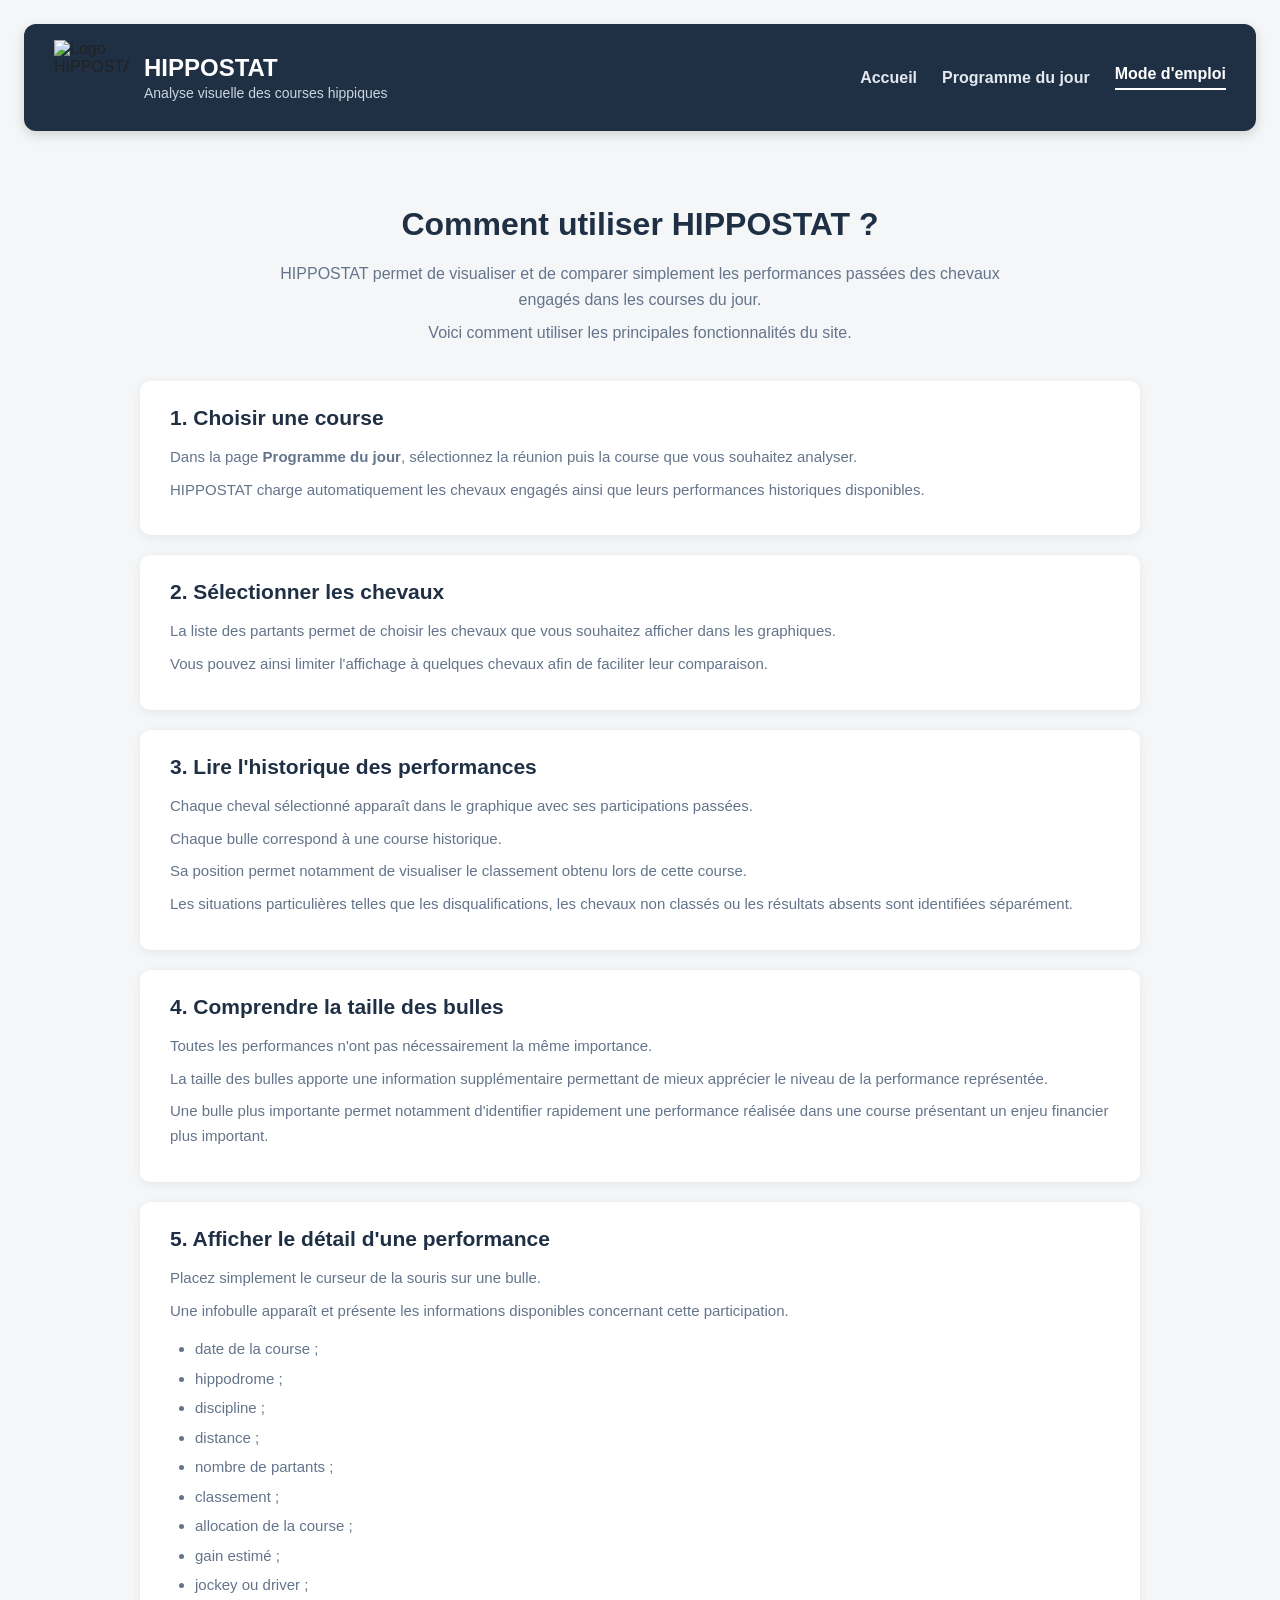
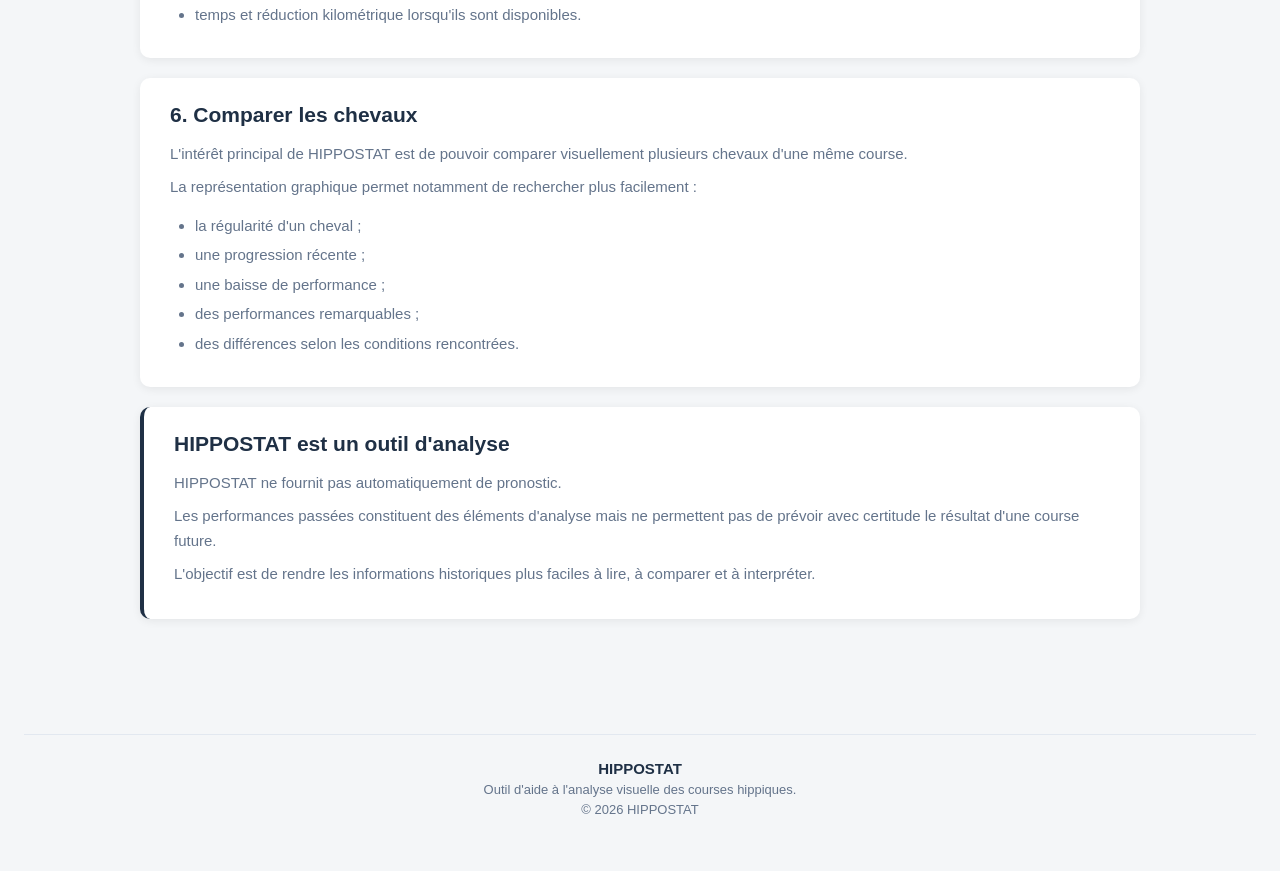
==== modedemploi.html @ 1c4d4aa1 "Add files via upload" ====
<!DOCTYPE html>
<html lang="fr">

<head>

  <meta charset="UTF-8">

  <meta
    name="viewport"
    content="width=device-width, initial-scale=1.0"
  >

  <title>HIPPOSTAT — Mode d'emploi</title>

  <link
    rel="stylesheet"
    href="style.css"
  >

</head>


<body>

  <!-- ========================================
       EN-TÊTE
       ======================================== -->

  <header class="site-header">

    <div class="logo-zone">

      <img
        src="images/logo-hippostat.png"
        alt="Logo HIPPOSTAT"
        class="logo-hippostat"
      >

      <div>

        <div class="titre-site">
          HIPPOSTAT
        </div>

        <div class="sous-titre-site">
          Analyse visuelle des courses hippiques
        </div>

      </div>

    </div>


    <nav class="navigation-principale">

      <a href="index.html">
        Accueil
      </a>

      <a href="programme.html">
        Programme du jour
      </a>

      <a
        href="modedemploi.html"
        class="actif"
      >
        Mode d'emploi
      </a>

    </nav>

  </header>


  <!-- ========================================
       CONTENU
       ======================================== -->

  <main class="contenu-methodologie">


    <!-- INTRODUCTION -->

    <section class="intro-methodologie">

      <h1>
        Comment utiliser HIPPOSTAT ?
      </h1>

      <p>
        HIPPOSTAT permet de visualiser et de comparer
        simplement les performances passées des chevaux
        engagés dans les courses du jour.
      </p>

      <p>
        Voici comment utiliser les principales
        fonctionnalités du site.
      </p>

    </section>


    <!-- ========================================
         ÉTAPE 1
         ======================================== -->

    <section class="bloc-methodologie">

      <h2>
        1. Choisir une course
      </h2>

      <p>
        Dans la page <strong>Programme du jour</strong>,
        sélectionnez la réunion puis la course
        que vous souhaitez analyser.
      </p>

      <p>
        HIPPOSTAT charge automatiquement les chevaux
        engagés ainsi que leurs performances historiques
        disponibles.
      </p>

    </section>


    <!-- ========================================
         ÉTAPE 2
         ======================================== -->

    <section class="bloc-methodologie">

      <h2>
        2. Sélectionner les chevaux
      </h2>

      <p>
        La liste des partants permet de choisir les
        chevaux que vous souhaitez afficher dans
        les graphiques.
      </p>

      <p>
        Vous pouvez ainsi limiter l'affichage à quelques
        chevaux afin de faciliter leur comparaison.
      </p>

    </section>


    <!-- ========================================
         ÉTAPE 3
         ======================================== -->

    <section class="bloc-methodologie">

      <h2>
        3. Lire l'historique des performances
      </h2>

      <p>
        Chaque cheval sélectionné apparaît dans
        le graphique avec ses participations passées.
      </p>

      <p>
        Chaque bulle correspond à une course historique.
      </p>

      <p>
        Sa position permet notamment de visualiser
        le classement obtenu lors de cette course.
      </p>

      <p>
        Les situations particulières telles que
        les disqualifications, les chevaux non classés
        ou les résultats absents sont identifiées
        séparément.
      </p>

    </section>


    <!-- ========================================
         ÉTAPE 4
         ======================================== -->

    <section class="bloc-methodologie">

      <h2>
        4. Comprendre la taille des bulles
      </h2>

      <p>
        Toutes les performances n'ont pas nécessairement
        la même importance.
      </p>

      <p>
        La taille des bulles apporte une information
        supplémentaire permettant de mieux apprécier
        le niveau de la performance représentée.
      </p>

      <p>
        Une bulle plus importante permet notamment
        d'identifier rapidement une performance réalisée
        dans une course présentant un enjeu financier
        plus important.
      </p>

    </section>


    <!-- ========================================
         ÉTAPE 5
         ======================================== -->

    <section class="bloc-methodologie">

      <h2>
        5. Afficher le détail d'une performance
      </h2>

      <p>
        Placez simplement le curseur de la souris
        sur une bulle.
      </p>

      <p>
        Une infobulle apparaît et présente les
        informations disponibles concernant
        cette participation.
      </p>

      <ul>

        <li>
          date de la course ;
        </li>

        <li>
          hippodrome ;
        </li>

        <li>
          discipline ;
        </li>

        <li>
          distance ;
        </li>

        <li>
          nombre de partants ;
        </li>

        <li>
          classement ;
        </li>

        <li>
          allocation de la course ;
        </li>

        <li>
          gain estimé ;
        </li>

        <li>
          jockey ou driver ;
        </li>

        <li>
          temps et réduction kilométrique
          lorsqu'ils sont disponibles.
        </li>

      </ul>

    </section>


    <!-- ========================================
         ÉTAPE 6
         ======================================== -->

    <section class="bloc-methodologie">

      <h2>
        6. Comparer les chevaux
      </h2>

      <p>
        L'intérêt principal de HIPPOSTAT est de
        pouvoir comparer visuellement plusieurs
        chevaux d'une même course.
      </p>

      <p>
        La représentation graphique permet notamment
        de rechercher plus facilement :
      </p>

      <ul>

        <li>
          la régularité d'un cheval ;
        </li>

        <li>
          une progression récente ;
        </li>

        <li>
          une baisse de performance ;
        </li>

        <li>
          des performances remarquables ;
        </li>

        <li>
          des différences selon les conditions
          rencontrées.
        </li>

      </ul>

    </section>


    <!-- ========================================
         AVERTISSEMENT
         ======================================== -->

    <section class="bloc-methodologie important">

      <h2>
        HIPPOSTAT est un outil d'analyse
      </h2>

      <p>
        HIPPOSTAT ne fournit pas automatiquement
        de pronostic.
      </p>

      <p>
        Les performances passées constituent des
        éléments d'analyse mais ne permettent pas
        de prévoir avec certitude le résultat
        d'une course future.
      </p>

      <p>
        L'objectif est de rendre les informations
        historiques plus faciles à lire,
        à comparer et à interpréter.
      </p>

    </section>


  </main>


  <!-- ========================================
       PIED DE PAGE
       ======================================== -->

  <footer class="site-footer">

    <strong>
      HIPPOSTAT
    </strong>

    <p>
      Outil d'aide à l'analyse visuelle
      des courses hippiques.
    </p>

    <p>
      © 2026 HIPPOSTAT
    </p>

  </footer>


</body>

</html>
---- style.css ----
* { box-sizing: border-box; }
html, body { width: 100%; margin: 0; overflow-x: hidden; }
body { padding: 24px; font-family: Arial, sans-serif; color: #222; background-color: #f4f6f8; }
.page { width: 100%; max-width: 1450px; margin: 0 auto; }
h1 { margin: 0 0 24px; text-align: center; color: #25364a; }
.controls { display: flex; align-items: end; gap: 20px; flex-wrap: wrap; margin-bottom: 20px; padding: 18px 20px; background: #fff; border-radius: 10px; box-shadow: 0 2px 10px rgba(0,0,0,.08); }
.control-group { min-width: 280px; flex: 1; }
label { display: block; margin-bottom: 7px;font-size:24px; font-weight: 700; color: #233247; }
select { width: 100%; padding: 10px 12px; border: 1px solid #cbd3dc; border-radius: 6px; background: #fff; font-size: 15px; }
.course-info { margin-bottom: 20px; padding: 18px 20px; background: #fff; border-radius: 10px; box-shadow: 0 2px 10px rgba(0,0,0,.08); }
.course-info h2 { margin: 0 0 10px; color: #25364a; }
.course-meta { display: flex; flex-wrap: wrap; gap: 18px 35px; color: #566575; }
.course-meta strong { color: #25364a; }




.chart-container {
  position: relative;

  width: 100%;
  height: 480px;

  margin: 0 auto 20px;
  padding: 16px 20px;

  overflow: hidden;
  border-radius: 10px;
}

.site-header {

    background: linear-gradient(
        180deg,
        #1f2b3d 0%,
        #172334 100%
    );

    padding: 18px 32px;

    border-radius: 12px;

    margin-bottom: 30px;

    box-shadow:
        0 8px 20px rgba(0,0,0,0.18);
}

.logo-zone {

    display: flex;

    align-items: center;

    gap: 24px;
}

.logo-hippostat {

    width: 100px;

    height: 100px;

    object-fit: contain;

    flex-shrink: 0;
}

.titre-site h1 {

    margin: 0;

    color: white;

    font-size: 3.2rem;

    font-weight: 800;

    letter-spacing: 1px;

    line-height: 1;
}

.titre-site p {

    margin-top: 8px;

    margin-bottom: 0;

    color: #d7dee8;

    font-size: 1.35rem;

    font-weight: 300;
}
/*
 * Fond sombre limité à la zone du graphique.
 */
.chart-container-sombre {
  background: linear-gradient(
    180deg,
    #283547 0%,
    #1d2836 100%
  );

  box-shadow:
    0 2px 10px rgba(0, 0, 0, 0.18);
}


.chart-container-bulles {
  position: relative;
  width: 100%;
  height: 430px;

  margin-bottom: 20px;
  padding: 20px;

  overflow: hidden;
  border-radius: 10px;

  background: linear-gradient(
    180deg,
    #283547 0%,
    #1d2836 100%
  );

  box-shadow:
    0 2px 10px rgba(0, 0, 0, 0.18);
}


.message { padding: 18px 20px; background: #fff; border-radius: 10px; text-align: center; color: #566575; box-shadow: 0 2px 10px rgba(0,0,0,.08); }
.error { color: #a32020; background: #fff2f2; }
.hidden { display: none; }
.legende-performances {
  display: flex;
  justify-content: center;
  flex-wrap: wrap;
  gap: 20px;

  margin: 5px 0 15px;

  color: #17283f;
  font-size: 14px;
  font-weight: 600;
}

.legende-performances span {
  display: flex;
  align-items: center;
  gap: 7px;
}

.legende-performances i {
  display: inline-block;
  width: 18px;
  height: 18px;
  border-radius: 4px;
}

.c1 {
  background: rgba(34, 139, 34, 0.85);
}

.c2 {
  background: rgba(76, 175, 80, 0.75);
}

.c3 {
  background: rgba(129, 199, 132, 0.65);
}

.c4 {
  background: rgba(100, 181, 246, 0.70);
}

.c5 {
  background: rgba(180, 180, 180, 0.70);
}

.selection-chevaux {
  margin-bottom: 20px;
  padding: 18px 20px;

  background: #ffffff;
  border-radius: 10px;

  box-shadow:
    0 2px 10px rgba(0, 0, 0, 0.08);
}


.selection-chevaux-header {
  margin-bottom: 15px;
}

.selection-chevaux-header h2 {
  margin: 0;
  color: #25364a;
  font-size: 18px;
}

.liste-chevaux {
  display: grid;

  grid-template-columns:
    repeat(
      auto-fit,
      minmax(190px, 1fr)
    );

  gap: 9px 14px;
}

.cheval-checkbox {
  display: flex;
  align-items: center;
  gap: 8px;

  padding: 7px 9px;

  border: 1px solid #e1e6ec;
  border-radius: 6px;

  background: #fafbfc;
}

.cheval-checkbox input {
  cursor: pointer;
}

.cheval-checkbox label {
  margin: 0;
  cursor: pointer;
  font-size: 14px;
  font-weight: 600;
}

.selection-chevaux {
  margin-bottom: 20px;
  padding: 18px 20px;

  background: #ffffff;
  border-radius: 10px;

  box-shadow:
    0 2px 10px rgba(0, 0, 0, 0.08);
}

.selection-chevaux-header {
  display: flex;
  justify-content: space-between;
  align-items: center;
  gap: 15px;

  margin-bottom: 14px;
}

.selection-chevaux-header h2 {
  margin: 0;

  color: #25364a;
  font-size: 18px;
}

.selection-actions {
  display: flex;
  gap: 8px;
}

.selection-actions button {
  padding: 7px 13px;

  border: 1px solid #cbd3dc;
  border-radius: 6px;

  background: #ffffff;
  color: #25364a;

  font-weight: 600;
  cursor: pointer;
}

.selection-actions button:hover {
  background: #edf2f7;
}

.liste-chevaux {
  display: grid;

  grid-template-columns:
    repeat(
      auto-fit,
      minmax(210px, 1fr)
    );

  gap: 9px 14px;
}

.choix-cheval {
  display: flex;
  align-items: center;
  gap: 9px;

  min-width: 0;
  padding: 8px 10px;

  border: 1px solid #e1e6ec;
  border-radius: 7px;

  background: #f8fafc;
  cursor: pointer;
}

.choix-cheval:hover {
  background: #eef3f7;
}

.choix-cheval input {
  width: 17px;
  height: 17px;

  margin: 0;
  flex-shrink: 0;

  cursor: pointer;
}

.choix-cheval-numero {
  min-width: 23px;

  font-weight: 700;
  color: #25364a;
}

.choix-cheval-nom {
  overflow: hidden;

  color: #334155;
  font-weight: 600;

  text-overflow: ellipsis;
  white-space: nowrap;
}

.navigation-principale {
  display: flex;
  gap: 18px;
  align-items: center;
  flex-wrap: wrap;
}

.navigation-principale a {
  color: #475569;
  text-decoration: none;
  font-weight: 600;
}

.navigation-principale a:hover,
.navigation-principale a.actif {
  color: #1f3349;
}

.contenu-accueil {
  max-width: 1100px;
  margin: 0 auto;
  padding: 40px 20px;
}

.hero-accueil {
  text-align: center;
  padding: 35px 20px 45px;
}

.hero-accueil h1 {
  max-width: 760px;
  margin: 0 auto 20px;
}

.hero-accueil p {
  max-width: 700px;
  margin: 0 auto;
  color: #64748b;
  font-size: 18px;
  line-height: 1.6;
}

.actions-accueil {
  display: flex;
  justify-content: center;
  flex-wrap: wrap;
  gap: 12px;
  margin-top: 28px;
}

.bouton-principal,
.bouton-secondaire {
  display: inline-block;
  padding: 12px 18px;
  border-radius: 8px;
  font-weight: 700;
  text-decoration: none;
}

.bouton-principal {
  background: #25364a;
  color: white;
}

.bouton-secondaire {
  border: 1px solid #25364a;
  color: #25364a;
  background: white;
}

.blocs-accueil {
  display: grid;
  grid-template-columns:
    repeat(
      auto-fit,
      minmax(240px, 1fr)
    );
  gap: 20px;
}

.bloc-accueil {
  padding: 22px;
  background: white;
  border-radius: 10px;
  box-shadow:
    0 2px 10px rgba(0, 0, 0, 0.07);
}

.bloc-accueil h2 {
  margin-top: 0;
  color: #25364a;
}

.bloc-accueil p {
  color: #64748b;
  line-height: 1.6;
}

.section-demo {
  margin-top: 35px;
  text-align: center;
}

.badge-demo {
  display: inline-block;
  padding: 5px 9px;
  border-radius: 5px;
  background: #e8eef5;
  color: #25364a;
  font-size: 12px;
  font-weight: 700;
}
.navigation-principale {
  display: flex;
  gap: 18px;
  align-items: center;
  flex-wrap: wrap;
}

.navigation-principale a {
  color: #475569;
  text-decoration: none;
  font-weight: 600;
}

.navigation-principale a:hover,
.navigation-principale a.actif {
  color: #1f3349;
}

.contenu-accueil {
  max-width: 1100px;
  margin: 0 auto;
  padding: 40px 20px;
}

.hero-accueil {
  text-align: center;
  padding: 55px 20px;
}

.hero-accueil h1 {
  max-width: 760px;
  margin: 0 auto 20px;
}

.hero-accueil p {
  max-width: 700px;
  margin: 0 auto;
  color: #64748b;
  font-size: 18px;
  line-height: 1.6;
}

.actions-accueil {
  display: flex;
  justify-content: center;
  flex-wrap: wrap;
  gap: 12px;
  margin-top: 28px;
}

.bouton-principal,
.bouton-secondaire {
  display: inline-block;
  padding: 12px 18px;
  border-radius: 8px;
  font-weight: 700;
  text-decoration: none;
}

.bouton-principal {
  background: #25364a;
  color: white;
}

.bouton-secondaire {
  border: 1px solid #25364a;
  color: #25364a;
  background: white;
}

.blocs-accueil {
  display: grid;
  grid-template-columns:
    repeat(
      auto-fit,
      minmax(240px, 1fr)
    );
  gap: 20px;
}

.bloc-accueil {
  padding: 22px;
  background: white;
  border-radius: 10px;
  box-shadow:
    0 2px 10px rgba(0, 0, 0, 0.07);
}

.bloc-accueil h2 {
  margin-top: 0;
  color: #25364a;
}

.bloc-accueil p {
  color: #64748b;
  line-height: 1.6;
}

.section-demo {
  margin-top: 35px;
  text-align: center;
}

.badge-demo {
  display: inline-block;
  padding: 5px 9px;
  border-radius: 5px;
  background: #e8eef5;
  color: #25364a;
  font-size: 12px;
  font-weight: 700;
}

.site-header {
  display: flex;
  align-items: center;
  justify-content: space-between;

  padding: 16px 30px;

  background: #1f3045;

  border-radius: 12px;

  box-shadow:
    0 4px 12px rgba(0, 0, 0, 0.15);
}


/* Zone logo + titre */

.logo-zone {
  display: flex;
  align-items: center;
  gap: 15px;
}


.logo-hippostat {
  width: 75px;
  height: 75px;
  object-fit: contain;
}


.titre-site {
  color: white;
  font-size: 24px;
  font-weight: 700;
}


.sous-titre-site {
  color: #cbd5e1;
  font-size: 14px;
  margin-top: 3px;
}


/* Menu */

.navigation-principale {
  display: flex;
  align-items: center;
  gap: 25px;
}


.navigation-principale a {
  color: #e2e8f0;
  text-decoration: none;
  font-weight: 600;
}


.navigation-principale a:hover {
  color: white;
}


.navigation-principale a.actif {
  color: white;
  border-bottom: 2px solid white;
  padding-bottom: 5px;
}


.site-footer {
  margin-top: 40px;
  padding: 25px 20px;

  text-align: center;

  color: #64748b;
  font-size: 14px;

  border-top: 1px solid #e2e8f0;
}

.site-footer strong {
  color: #1f3045;
}

.site-footer p {
  margin: 5px 0;
}


/* ==========================================================
   MODE D'EMPLOI
   ========================================================== */

.contenu-methodologie {
  max-width: 1050px;
  margin: 0 auto;
  padding: 45px 25px 60px;
}


/* Introduction */

.intro-methodologie {
  text-align: center;
  margin-bottom: 35px;
}

.intro-methodologie h1 {
  margin: 0 0 18px;
  color: #1f3045;
  font-size: 32px;
  font-weight: 700;
}

.intro-methodologie p {
  max-width: 760px;
  margin: 8px auto;
  color: #64748b;
  font-size: 16px;
  line-height: 1.6;
}


/* Blocs du mode d'emploi */

.bloc-methodologie {
  background: #ffffff;

  padding: 25px 30px;
  margin-bottom: 20px;

  border-radius: 10px;

  box-shadow:
    0 2px 10px rgba(0, 0, 0, 0.07);
}

.bloc-methodologie h2 {
  margin: 0 0 15px;

  color: #1f3045;

  font-size: 21px;
  font-weight: 700;
}

.bloc-methodologie p {
  margin: 8px 0;

  color: #64748b;

  font-size: 15px;
  line-height: 1.65;
}

.bloc-methodologie ul {
  margin: 15px 0 5px;
  padding-left: 25px;
}

.bloc-methodologie li {
  margin-bottom: 7px;

  color: #64748b;

  font-size: 15px;
  line-height: 1.5;
}


/* Dernier bloc : avertissement */

.bloc-methodologie.important {
  border-left: 4px solid #1f3045;
}


/* Pied de page */

.site-footer {
  margin-top: 35px;
  padding: 25px 20px;

  text-align: center;

  color: #64748b;
  font-size: 13px;

  border-top: 1px solid #e2e8f0;
}

.site-footer strong {
  color: #1f3045;
  font-size: 15px;
}

.site-footer p {
  margin: 5px 0;
}


/* ==========================================================
   VERSION MOBILE
   ========================================================== */

@media (max-width: 700px) {

  .contenu-methodologie {
    padding: 25px 15px 40px;
  }

  .intro-methodologie h1 {
    font-size: 26px;
  }

  .bloc-methodologie {
    padding: 20px;
  }

  .bloc-methodologie h2 {
    font-size: 19px;
  }

}
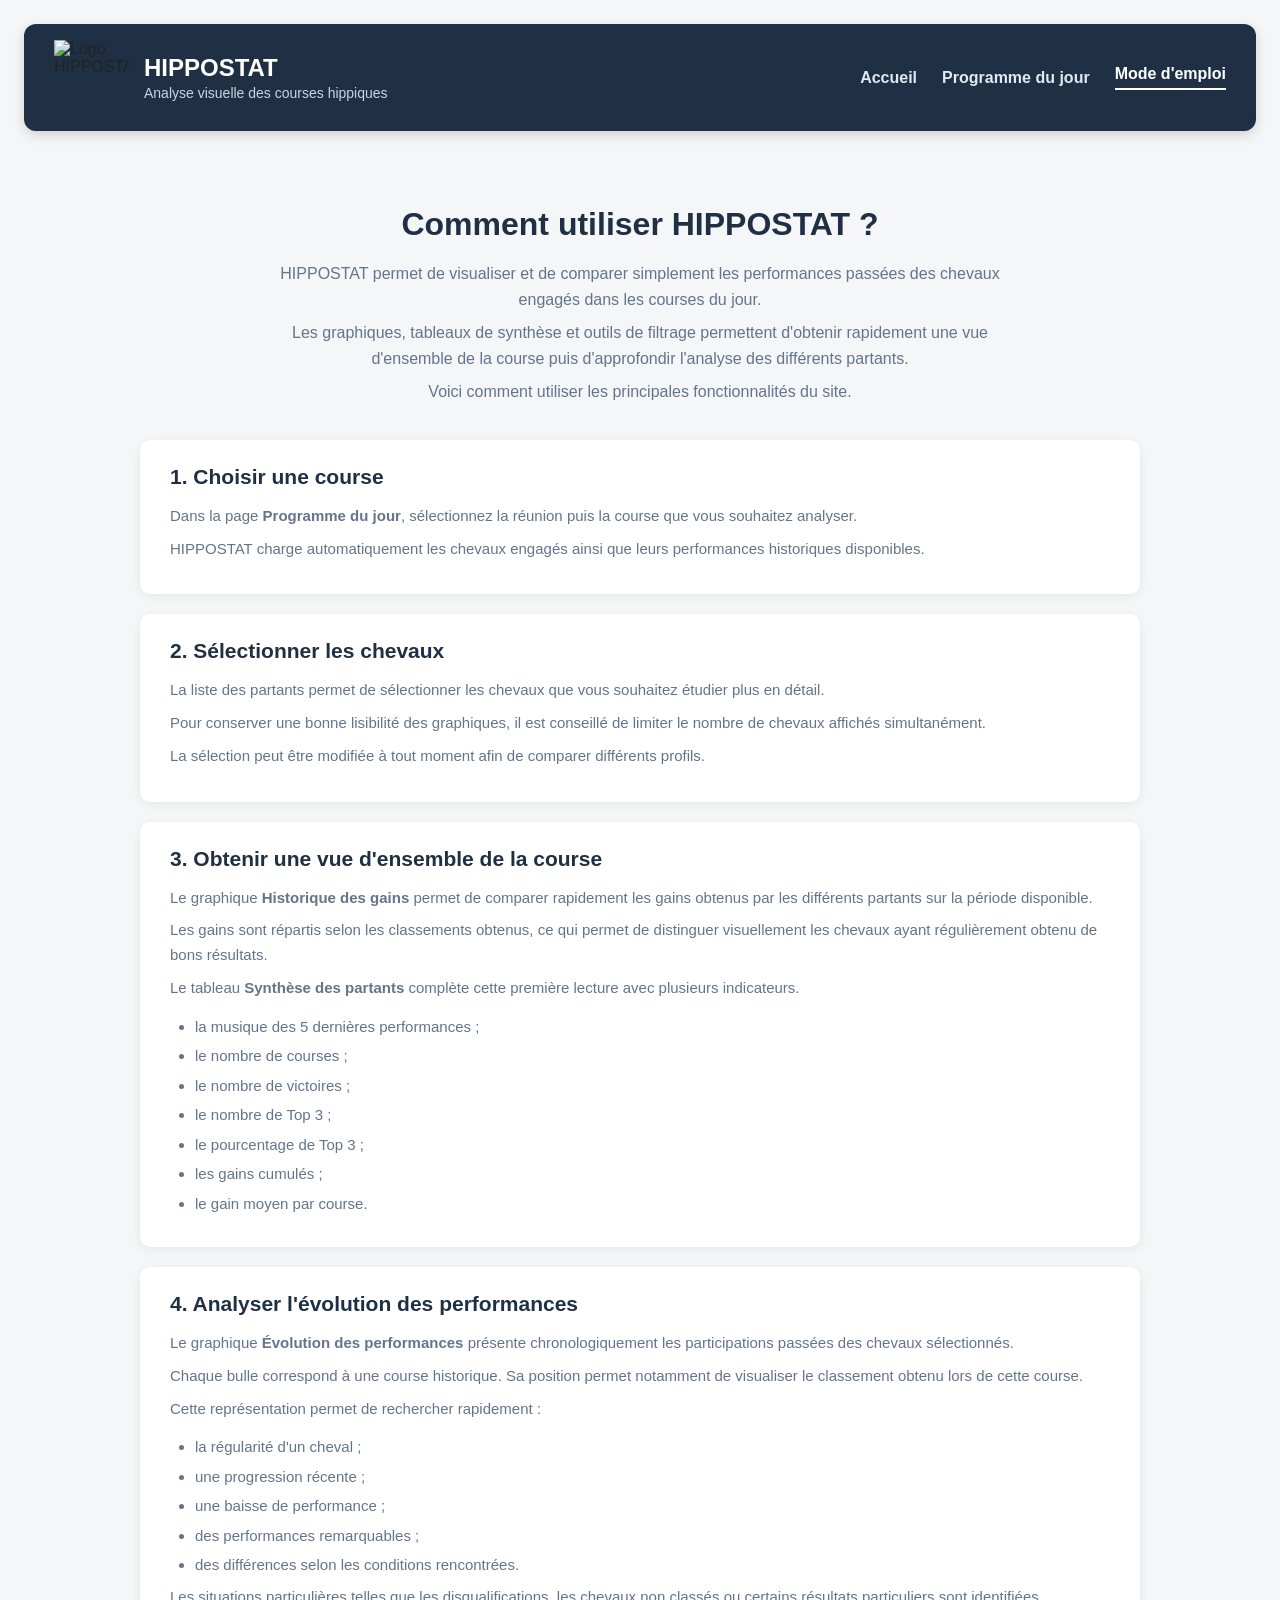
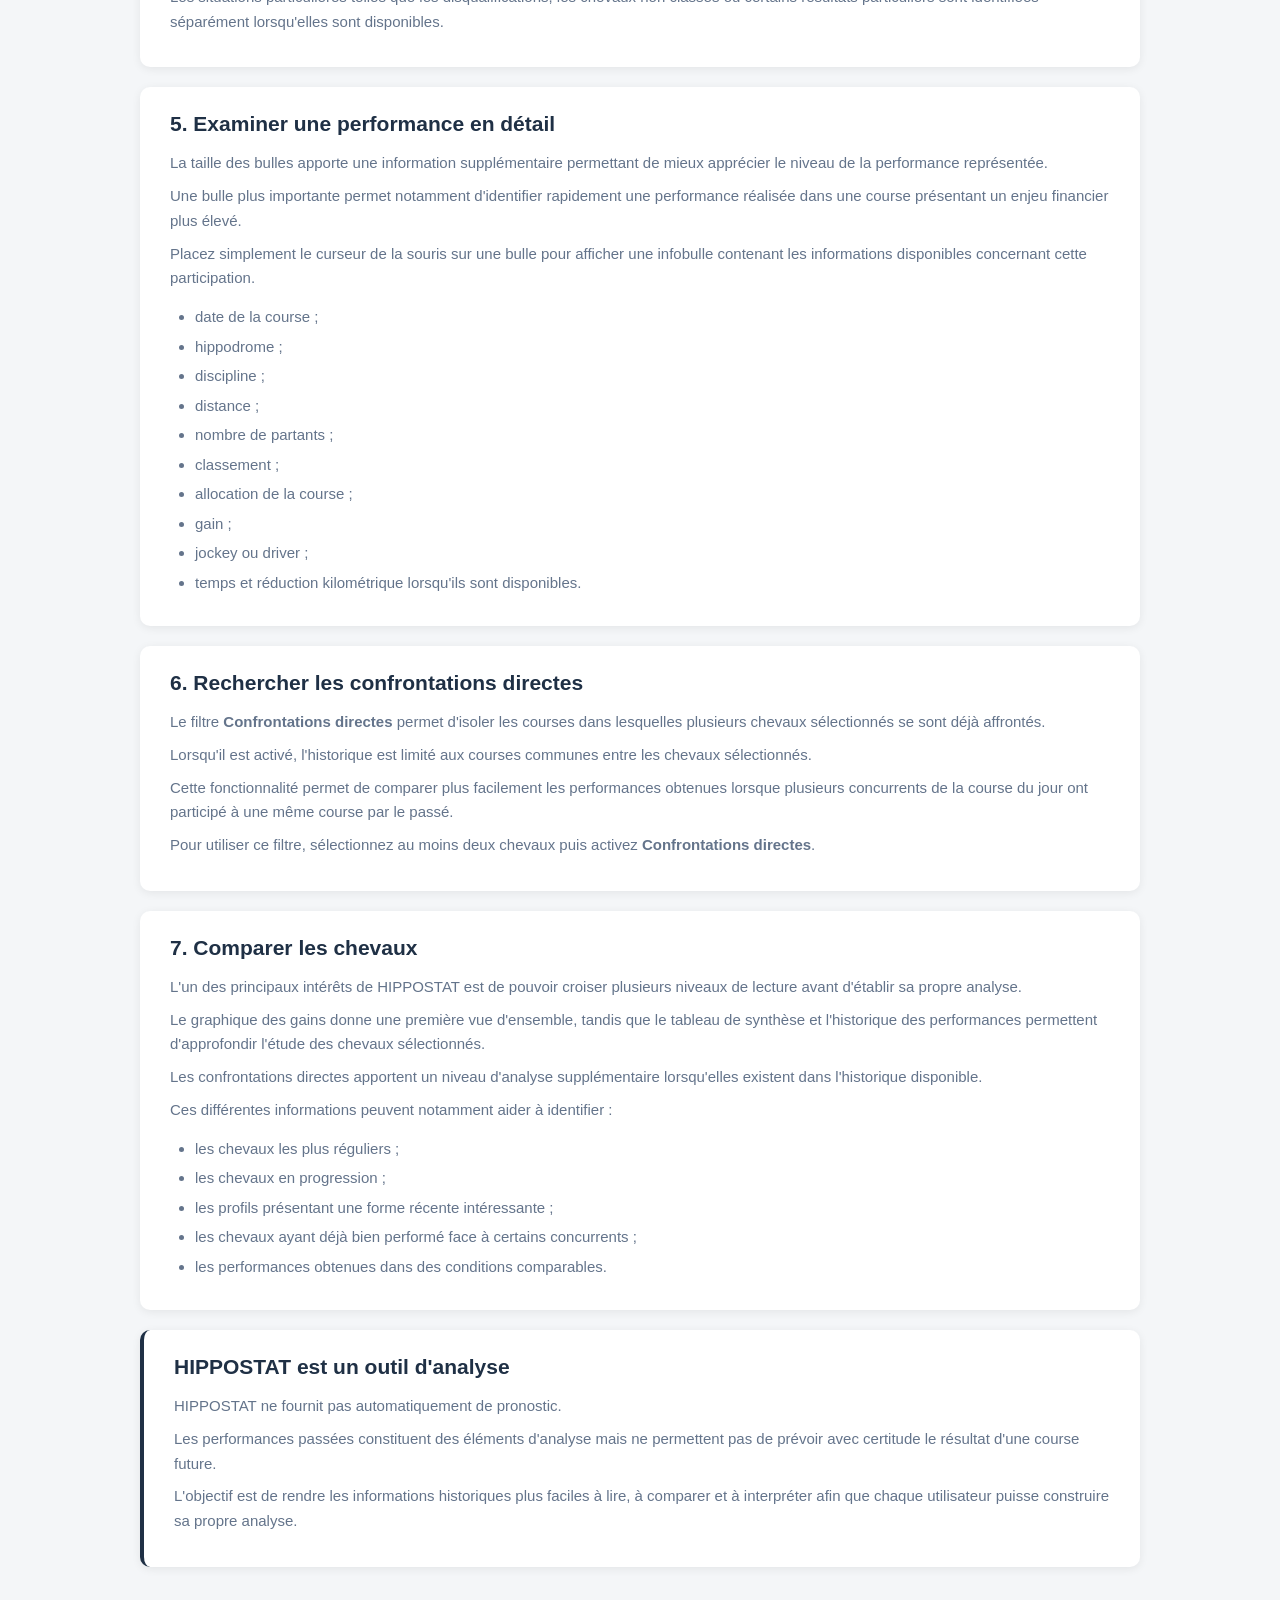
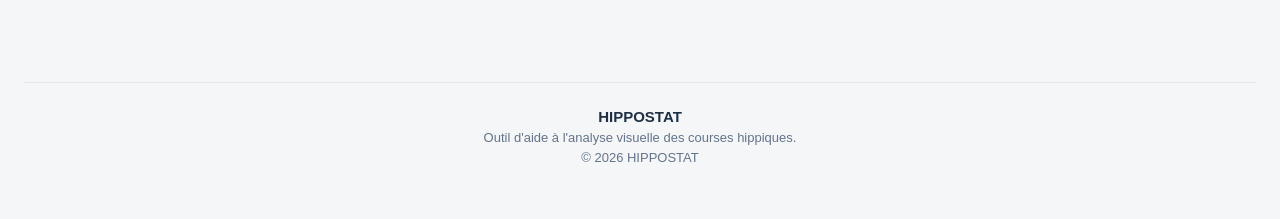
==== commit 06db4d78: "Add files via upload" ====
--- a/modedemploi.html
+++ b/modedemploi.html
@@ -80,7 +80,9 @@
   <main class="contenu-methodologie">
 
 
-    <!-- INTRODUCTION -->
+    <!-- ========================================
+         INTRODUCTION
+         ======================================== -->
 
     <section class="intro-methodologie">
 
@@ -95,6 +97,13 @@
       </p>
 
       <p>
+        Les graphiques, tableaux de synthèse et outils
+        de filtrage permettent d'obtenir rapidement
+        une vue d'ensemble de la course puis
+        d'approfondir l'analyse des différents partants.
+      </p>
+
+      <p>
         Voici comment utiliser les principales
         fonctionnalités du site.
       </p>
@@ -138,14 +147,20 @@
       </h2>
 
       <p>
-        La liste des partants permet de choisir les
-        chevaux que vous souhaitez afficher dans
-        les graphiques.
-      </p>
-
-      <p>
-        Vous pouvez ainsi limiter l'affichage à quelques
-        chevaux afin de faciliter leur comparaison.
+        La liste des partants permet de sélectionner
+        les chevaux que vous souhaitez étudier
+        plus en détail.
+      </p>
+
+      <p>
+        Pour conserver une bonne lisibilité des
+        graphiques, il est conseillé de limiter
+        le nombre de chevaux affichés simultanément.
+      </p>
+
+      <p>
+        La sélection peut être modifiée à tout moment
+        afin de comparer différents profils.
       </p>
 
     </section>
@@ -158,47 +173,137 @@
     <section class="bloc-methodologie">
 
       <h2>
-        3. Lire l'historique des performances
-      </h2>
-
-      <p>
-        Chaque cheval sélectionné apparaît dans
-        le graphique avec ses participations passées.
+        3. Obtenir une vue d'ensemble de la course
+      </h2>
+
+      <p>
+        Le graphique <strong>Historique des gains</strong>
+        permet de comparer rapidement les gains obtenus
+        par les différents partants sur la période
+        disponible.
+      </p>
+
+      <p>
+        Les gains sont répartis selon les classements
+        obtenus, ce qui permet de distinguer visuellement
+        les chevaux ayant régulièrement obtenu
+        de bons résultats.
+      </p>
+
+      <p>
+        Le tableau <strong>Synthèse des partants</strong>
+        complète cette première lecture avec plusieurs
+        indicateurs.
+      </p>
+
+      <ul>
+
+        <li>
+          la musique des 5 dernières performances ;
+        </li>
+
+        <li>
+          le nombre de courses ;
+        </li>
+
+        <li>
+          le nombre de victoires ;
+        </li>
+
+        <li>
+          le nombre de Top 3 ;
+        </li>
+
+        <li>
+          le pourcentage de Top 3 ;
+        </li>
+
+        <li>
+          les gains cumulés ;
+        </li>
+
+        <li>
+          le gain moyen par course.
+        </li>
+
+      </ul>
+
+    </section>
+
+
+    <!-- ========================================
+         ÉTAPE 4
+         ======================================== -->
+
+    <section class="bloc-methodologie">
+
+      <h2>
+        4. Analyser l'évolution des performances
+      </h2>
+
+      <p>
+        Le graphique
+        <strong>Évolution des performances</strong>
+        présente chronologiquement les participations
+        passées des chevaux sélectionnés.
       </p>
 
       <p>
         Chaque bulle correspond à une course historique.
-      </p>
-
-      <p>
         Sa position permet notamment de visualiser
         le classement obtenu lors de cette course.
       </p>
 
       <p>
+        Cette représentation permet de rechercher
+        rapidement :
+      </p>
+
+      <ul>
+
+        <li>
+          la régularité d'un cheval ;
+        </li>
+
+        <li>
+          une progression récente ;
+        </li>
+
+        <li>
+          une baisse de performance ;
+        </li>
+
+        <li>
+          des performances remarquables ;
+        </li>
+
+        <li>
+          des différences selon les conditions
+          rencontrées.
+        </li>
+
+      </ul>
+
+      <p>
         Les situations particulières telles que
         les disqualifications, les chevaux non classés
-        ou les résultats absents sont identifiées
-        séparément.
-      </p>
-
-    </section>
-
-
-    <!-- ========================================
-         ÉTAPE 4
-         ======================================== -->
-
-    <section class="bloc-methodologie">
-
-      <h2>
-        4. Comprendre la taille des bulles
-      </h2>
-
-      <p>
-        Toutes les performances n'ont pas nécessairement
-        la même importance.
-      </p>
+        ou certains résultats particuliers sont
+        identifiées séparément lorsqu'elles sont
+        disponibles.
+      </p>
+
+    </section>
+
+
+    <!-- ========================================
+         ÉTAPE 5
+         ======================================== -->
+
+    <section class="bloc-methodologie">
+
+      <h2>
+        5. Examiner une performance en détail
+      </h2>
 
       <p>
         La taille des bulles apporte une information
@@ -210,31 +315,14 @@
         Une bulle plus importante permet notamment
         d'identifier rapidement une performance réalisée
         dans une course présentant un enjeu financier
-        plus important.
-      </p>
-
-    </section>
-
-
-    <!-- ========================================
-         ÉTAPE 5
-         ======================================== -->
-
-    <section class="bloc-methodologie">
-
-      <h2>
-        5. Afficher le détail d'une performance
-      </h2>
+        plus élevé.
+      </p>
 
       <p>
         Placez simplement le curseur de la souris
-        sur une bulle.
-      </p>
-
-      <p>
-        Une infobulle apparaît et présente les
-        informations disponibles concernant
-        cette participation.
+        sur une bulle pour afficher une infobulle
+        contenant les informations disponibles
+        concernant cette participation.
       </p>
 
       <ul>
@@ -268,7 +356,7 @@
         </li>
 
         <li>
-          gain estimé ;
+          gain ;
         </li>
 
         <li>
@@ -292,41 +380,98 @@
     <section class="bloc-methodologie">
 
       <h2>
-        6. Comparer les chevaux
-      </h2>
-
-      <p>
-        L'intérêt principal de HIPPOSTAT est de
-        pouvoir comparer visuellement plusieurs
-        chevaux d'une même course.
-      </p>
-
-      <p>
-        La représentation graphique permet notamment
-        de rechercher plus facilement :
+        6. Rechercher les confrontations directes
+      </h2>
+
+      <p>
+        Le filtre
+        <strong>Confrontations directes</strong>
+        permet d'isoler les courses dans lesquelles
+        plusieurs chevaux sélectionnés se sont
+        déjà affrontés.
+      </p>
+
+      <p>
+        Lorsqu'il est activé, l'historique est limité
+        aux courses communes entre les chevaux
+        sélectionnés.
+      </p>
+
+      <p>
+        Cette fonctionnalité permet de comparer
+        plus facilement les performances obtenues
+        lorsque plusieurs concurrents de la course
+        du jour ont participé à une même course
+        par le passé.
+      </p>
+
+      <p>
+        Pour utiliser ce filtre, sélectionnez au moins
+        deux chevaux puis activez
+        <strong>Confrontations directes</strong>.
+      </p>
+
+    </section>
+
+
+    <!-- ========================================
+         ÉTAPE 7
+         ======================================== -->
+
+    <section class="bloc-methodologie">
+
+      <h2>
+        7. Comparer les chevaux
+      </h2>
+
+      <p>
+        L'un des principaux intérêts de HIPPOSTAT
+        est de pouvoir croiser plusieurs niveaux
+        de lecture avant d'établir sa propre analyse.
+      </p>
+
+      <p>
+        Le graphique des gains donne une première
+        vue d'ensemble, tandis que le tableau
+        de synthèse et l'historique des performances
+        permettent d'approfondir l'étude
+        des chevaux sélectionnés.
+      </p>
+
+      <p>
+        Les confrontations directes apportent
+        un niveau d'analyse supplémentaire lorsqu'elles
+        existent dans l'historique disponible.
+      </p>
+
+      <p>
+        Ces différentes informations peuvent notamment
+        aider à identifier :
       </p>
 
       <ul>
 
         <li>
-          la régularité d'un cheval ;
-        </li>
-
-        <li>
-          une progression récente ;
-        </li>
-
-        <li>
-          une baisse de performance ;
-        </li>
-
-        <li>
-          des performances remarquables ;
-        </li>
-
-        <li>
-          des différences selon les conditions
-          rencontrées.
+          les chevaux les plus réguliers ;
+        </li>
+
+        <li>
+          les chevaux en progression ;
+        </li>
+
+        <li>
+          les profils présentant une forme récente
+          intéressante ;
+        </li>
+
+        <li>
+          les chevaux ayant déjà bien performé
+          face à certains concurrents ;
+        </li>
+
+        <li>
+          les performances obtenues dans des conditions
+          comparables.
         </li>
 
       </ul>
@@ -359,7 +504,9 @@
       <p>
         L'objectif est de rendre les informations
         historiques plus faciles à lire,
-        à comparer et à interpréter.
+        à comparer et à interpréter afin que
+        chaque utilisateur puisse construire
+        sa propre analyse.
       </p>
 
     </section>
--- a/style.css
+++ b/style.css
@@ -798,4 +798,135 @@
     font-size: 19px;
   }
 
+}
+
+/* =========================================
+   GRAPHIQUE COMPARATIF
+   ========================================= */
+
+.chart-container-comparatif {
+  position: relative;
+
+  width: 100%;
+  height: 430px;
+
+  margin-top: 30px;
+
+  background: #ffffff;
+
+  border-radius: 10px;
+
+  padding: 20px;
+}
+
+.info-graphique-comparatif {
+  margin: 8px 0 12px;
+  font-size: 13px;
+  color: #64748b;
+  text-align: center;
+}
+
+.tableau-synthese-course {
+  margin-top: 20px;
+}
+
+.tableau-synthese-course h3 {
+  margin-bottom: 10px;
+  color: #1f3045;
+}
+
+.tableau-synthese-scroll {
+  overflow-x: auto;
+}
+
+#tableauSyntheseCourse {
+  width: 100%;
+  max-width: none;
+}
+
+.tableau-synthese-course {
+  width: fit-content;
+  max-width: 100%;
+  margin: 20px auto;
+}
+
+.tableau-synthese-scroll {
+  width: auto;
+}
+
+.tableau-synthese-course table {
+  width: auto;
+  margin: 0 auto;
+  border-collapse: collapse;
+  font-size: 13px;
+}
+
+.tableau-synthese-course h3 {
+  text-align: center;
+  margin-bottom: 10px;
+  color: #1f3045;
+}
+
+.tableau-synthese-course th,
+.tableau-synthese-course td {
+  padding: 8px 10px;
+  border-bottom: 1px solid #e2e8f0;
+  text-align: center;
+  white-space: nowrap;
+}
+
+.tableau-synthese-course th {
+  background: #f8fafc;
+  font-weight: 700;
+}
+
+.tableau-synthese-course .nom-cheval {
+  text-align: left;
+  font-weight: 600;
+}
+
+.filtre-avance {
+  margin: 12px 0 18px;
+  padding: 10px 14px;
+
+  background: #f8fafc;
+
+  border: 1px solid #e2e8f0;
+  border-radius: 8px;
+}
+
+
+.filtre-confrontations {
+  display: flex;
+  align-items: center;
+  gap: 8px;
+
+  cursor: pointer;
+}
+
+
+.filtre-confrontations input {
+  width: 16px;
+  height: 16px;
+
+  cursor: pointer;
+}
+
+
+.filtre-confrontations-titre {
+  font-size: 14px;
+  font-weight: 700;
+
+  color: #1f3045;
+}
+
+
+.filtre-confrontations-description {
+  margin-top: 5px;
+  margin-left: 24px;
+
+  font-size: 12px;
+  line-height: 1.4;
+
+  color: #64748b;
 }
